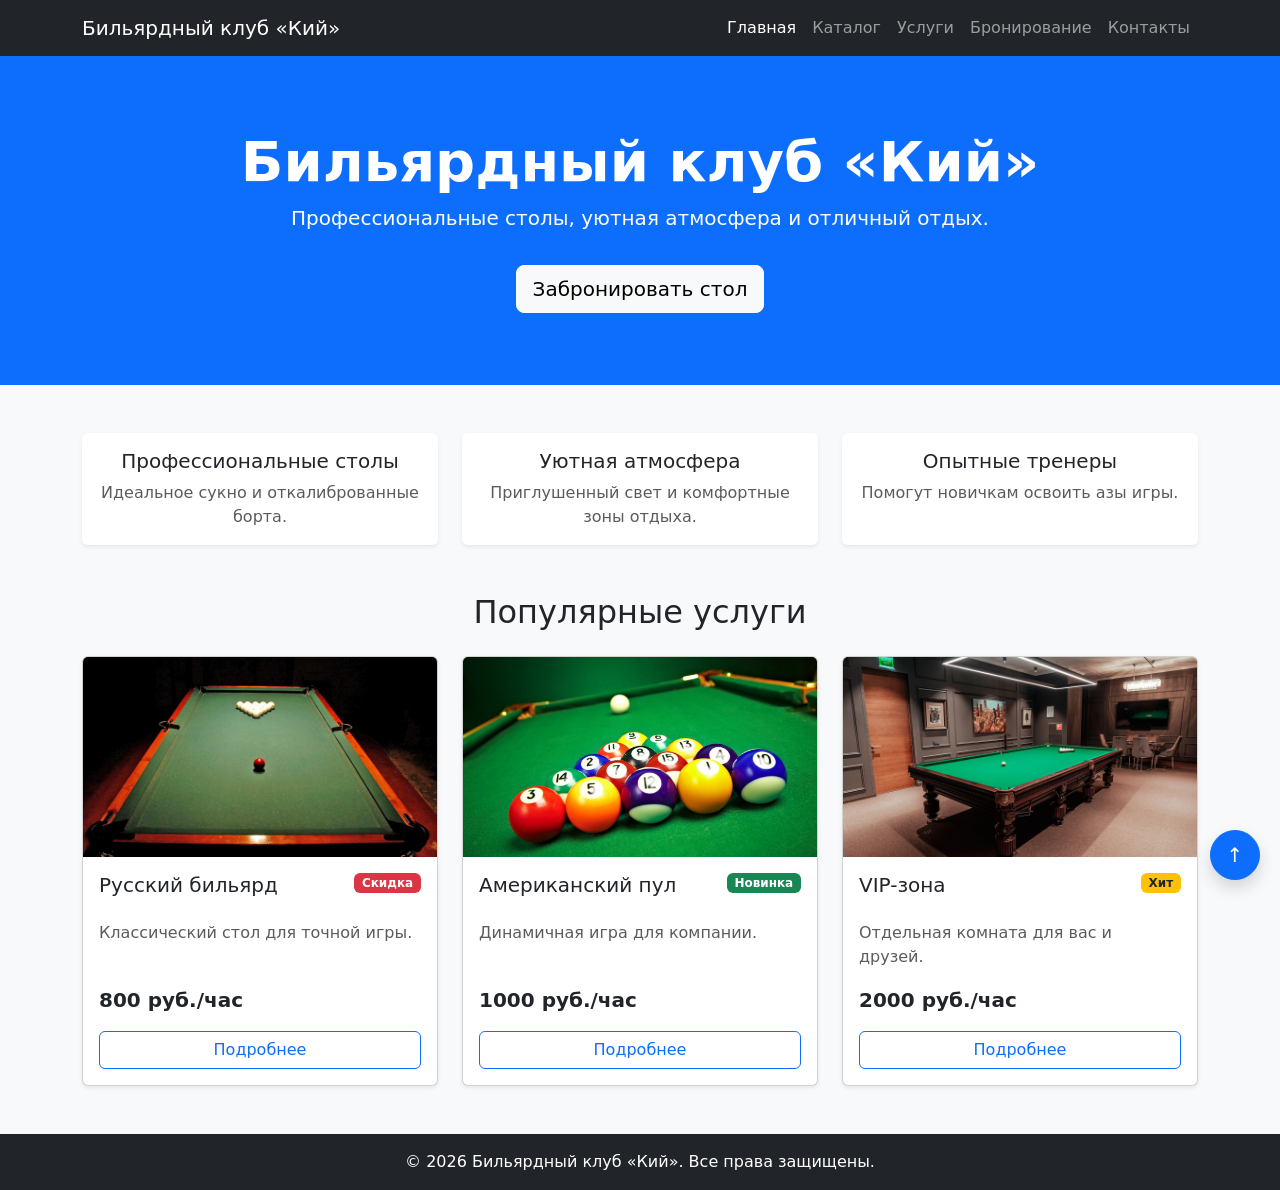
==== index.html @ 51e3da86 "feat: create Bootstrap components pages" ====
<!DOCTYPE html>
<html lang="ru">
<head>
  <meta charset="UTF-8">
  <meta name="viewport" content="width=device-width, initial-scale=1.0">
  <title>Бильярдный клуб «Кий»</title>
  <link href="https://cdn.jsdelivr.net/npm/bootstrap@5.3.2/dist/css/bootstrap.min.css" rel="stylesheet">
  <link rel="stylesheet" href="css/custom.css">
</head>
<body class="bg-light d-flex flex-column min-vh-100">

  <nav class="navbar navbar-expand-lg navbar-dark bg-dark sticky-top">
    <div class="container">
      <a class="navbar-brand" href="index.html">Бильярдный клуб «Кий»</a>
      <button class="navbar-toggler" type="button" data-bs-toggle="collapse" data-bs-target="#mainNavbar">
        <span class="navbar-toggler-icon"></span>
      </button>
      <div class="collapse navbar-collapse" id="mainNavbar">
        <ul class="navbar-nav ms-auto">
          <li class="nav-item"><a class="nav-link active" href="index.html">Главная</a></li>
          <li class="nav-item"><a class="nav-link" href="catalog.html">Каталог</a></li>
          <li class="nav-item"><a class="nav-link" href="product.html">Услуги</a></li>
          <li class="nav-item"><a class="nav-link" href="order.html">Бронирование</a></li>
          <li class="nav-item"><a class="nav-link" href="contacts.html">Контакты</a></li>
        </ul>
      </div>
    </div>
  </nav>

  <header class="bg-primary text-white text-center py-5">
    <div class="container py-4">
      <h1 class="display-4 fw-bold">Бильярдный клуб «Кий»</h1>
      <p class="lead">Профессиональные столы, уютная атмосфера и отличный отдых.</p>
      <button class="btn btn-light btn-lg mt-3" data-bs-toggle="modal" data-bs-target="#orderModal">Забронировать стол</button>
    </div>
  </header>

  <main class="flex-grow-1">
    <section class="container my-5">
      <div class="row g-4 text-center">
        <div class="col-md-4">
          <div class="card h-100 shadow-sm border-0">
            <div class="card-body">
              <h5 class="card-title">Профессиональные столы</h5>
              <p class="card-text text-muted">Идеальное сукно и откалиброванные борта.</p>
            </div>
          </div>
        </div>
        <div class="col-md-4">
          <div class="card h-100 shadow-sm border-0">
            <div class="card-body">
              <h5 class="card-title">Уютная атмосфера</h5>
              <p class="card-text text-muted">Приглушенный свет и комфортные зоны отдыха.</p>
            </div>
          </div>
        </div>
        <div class="col-md-4">
          <div class="card h-100 shadow-sm border-0">
            <div class="card-body">
              <h5 class="card-title">Опытные тренеры</h5>
              <p class="card-text text-muted">Помогут новичкам освоить азы игры.</p>
            </div>
          </div>
        </div>
      </div>
    </section>

    <section class="container my-5">
      <h2 class="text-center mb-4">Популярные услуги</h2>
      <div class="row g-4">
        <div class="col-md-4">
          <div class="card h-100 shadow-sm">
            <img src="images/russian.jpg" class="card-img-top" alt="Русский бильярд" style="height: 200px; object-fit: cover;">
            <div class="card-body d-flex flex-column">
              <div class="d-flex justify-content-between align-items-start mb-3">
                <h5 class="card-title">Русский бильярд</h5>
                <span class="badge bg-danger">Скидка</span>
              </div>
              <p class="card-text text-muted">Классический стол для точной игры.</p>
              <p class="fw-bold fs-5 mt-auto">800 руб./час</p>
              <a href="product.html" class="btn btn-outline-primary">Подробнее</a>
            </div>
          </div>
        </div>
        <div class="col-md-4">
          <div class="card h-100 shadow-sm">
            <img src="images/pool.jpg" class="card-img-top" alt="Американский пул" style="height: 200px; object-fit: cover;">
            <div class="card-body d-flex flex-column">
              <div class="d-flex justify-content-between align-items-start mb-3">
                <h5 class="card-title">Американский пул</h5>
                <span class="badge bg-success">Новинка</span>
              </div>
              <p class="card-text text-muted">Динамичная игра для компании.</p>
              <p class="fw-bold fs-5 mt-auto">1000 руб./час</p>
              <a href="product.html" class="btn btn-outline-primary">Подробнее</a>
            </div>
          </div>
        </div>
        <div class="col-md-4">
          <div class="card h-100 shadow-sm">
            <img src="images/vip.jpg" class="card-img-top" alt="VIP-зона" style="height: 200px; object-fit: cover;">
            <div class="card-body d-flex flex-column">
              <div class="d-flex justify-content-between align-items-start mb-3">
                <h5 class="card-title">VIP-зона</h5>
                <span class="badge bg-warning text-dark">Хит</span>
              </div>
              <p class="card-text text-muted">Отдельная комната для вас и друзей.</p>
              <p class="fw-bold fs-5 mt-auto">2000 руб./час</p>
              <a href="product.html" class="btn btn-outline-primary">Подробнее</a>
            </div>
          </div>
        </div>
      </div>
    </section>
  </main>

  <footer class="bg-dark text-white text-center py-3 mt-auto">
    <p class="mb-0">&copy; 2026 Бильярдный клуб «Кий». Все права защищены.</p>
  </footer>

  <div class="modal fade" id="orderModal" tabindex="-1" aria-hidden="true">
    <div class="modal-dialog">
      <div class="modal-content">
        <div class="modal-header">
          <h5 class="modal-title">Быстрая заявка</h5>
          <button type="button" class="btn-close" data-bs-dismiss="modal" aria-label="Закрыть"></button>
        </div>
        <div class="modal-body">
          <form>
            <div class="mb-3">
              <label class="form-label">Имя</label>
              <input type="text" class="form-control" required>
            </div>
            <div class="mb-3">
              <label class="form-label">Телефон</label>
              <input type="tel" class="form-control" required>
            </div>
          </form>
        </div>
        <div class="modal-footer">
          <button type="button" class="btn btn-secondary" data-bs-dismiss="modal">Закрыть</button>
          <button type="button" class="btn btn-primary">Отправить</button>
        </div>
      </div>
    </div>
  </div>

  <a href="#" class="btn btn-primary rounded-circle shadow" style="position: fixed; bottom: 20px; right: 20px; width: 50px; height: 50px; display: flex; align-items: center; justify-content: center; font-size: 20px; z-index: 1000;">↑</a>
  <script src="https://cdn.jsdelivr.net/npm/bootstrap@5.3.2/dist/js/bootstrap.bundle.min.js"></script>
</body>
</html>
---- css/custom.css ----
body {
  min-height: 100vh;
  display: flex;
  flex-direction: column;
}

main {
  flex: 1;
}

.placeholder-image {
  min-height: 320px;
}

.card-img-top {
  height: 200px;
  object-fit: cover;
}
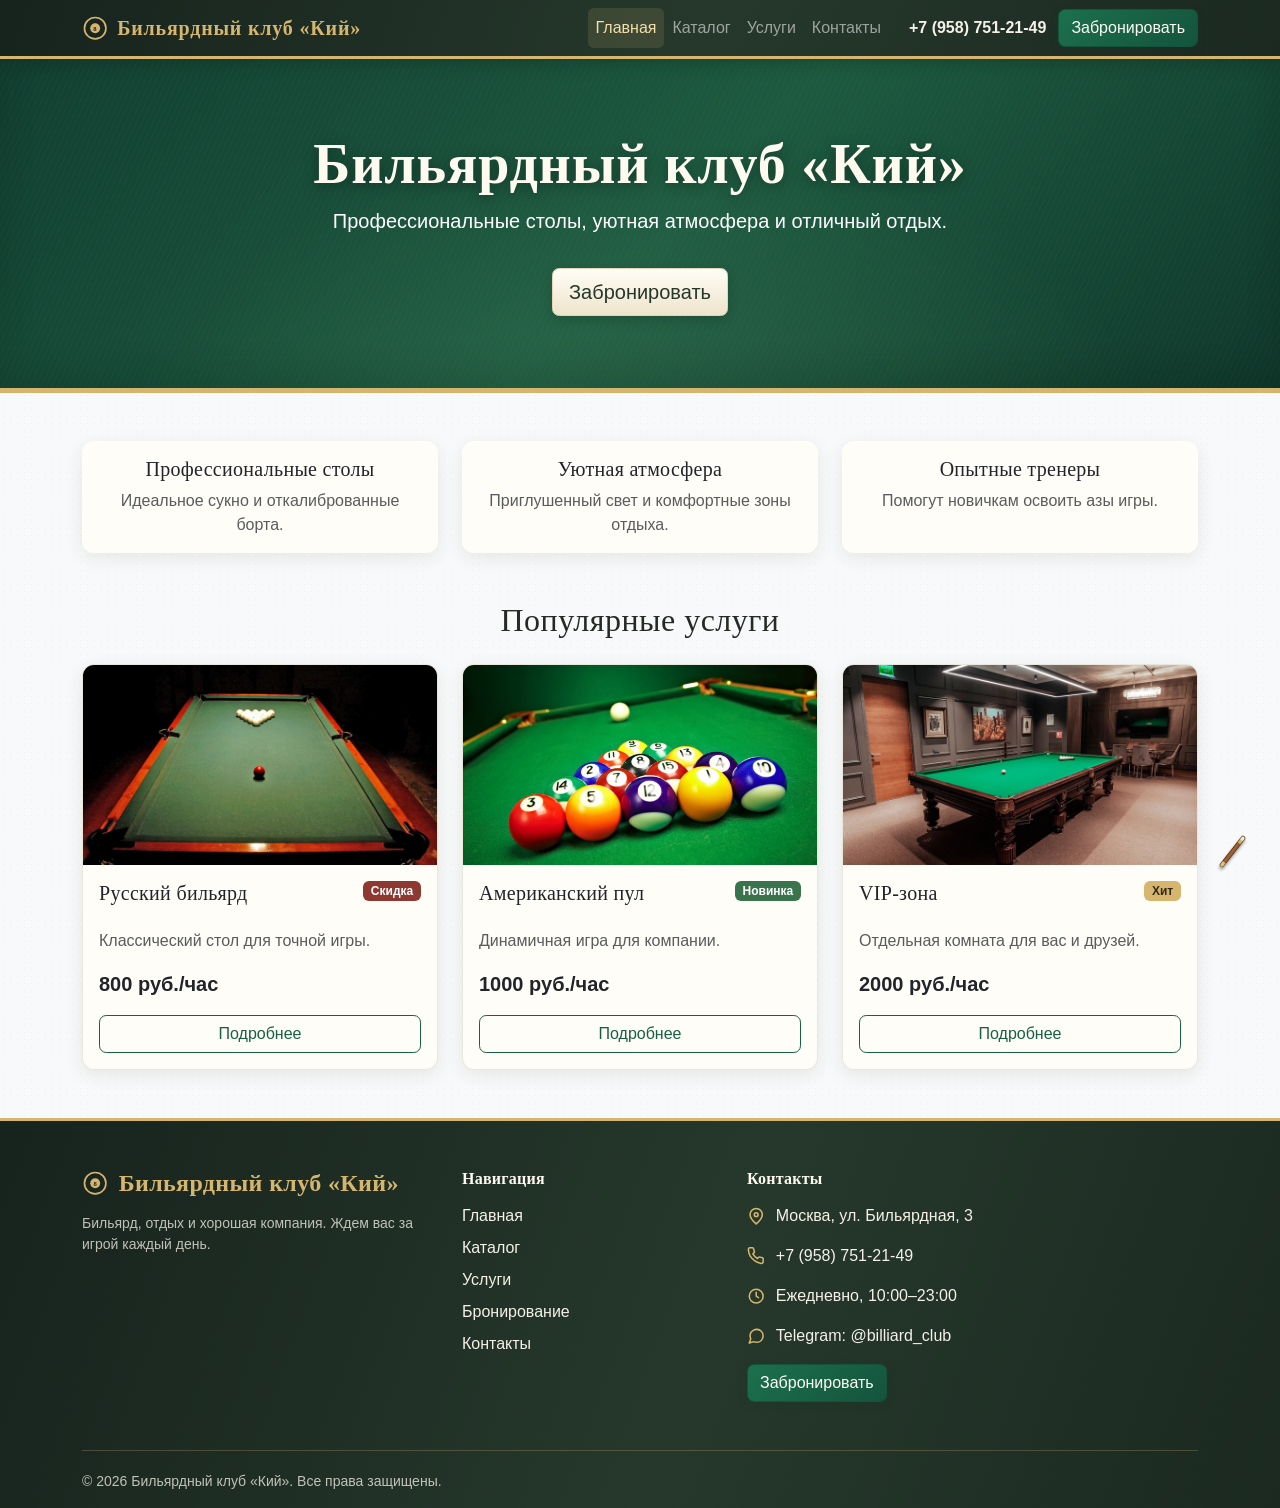
==== commit 34a79a64: "feat: add detailed footer" ====
--- a/index.html
+++ b/index.html
@@ -11,7 +11,7 @@
 
   <nav class="navbar navbar-expand-lg navbar-dark bg-dark sticky-top">
     <div class="container">
-      <a class="navbar-brand" href="index.html">Бильярдный клуб «Кий»</a>
+      <a class="navbar-brand" href="index.html"><svg class="club-mark" aria-hidden="true" viewBox="0 0 32 32" fill="none" xmlns="http://www.w3.org/2000/svg"><circle cx="16" cy="16" r="13" stroke="currentColor" stroke-width="2"/><circle cx="16" cy="16" r="6" fill="currentColor"/><text x="16" y="19" text-anchor="middle" fill="#17231d" font-size="8" font-weight="700">8</text></svg><span>Бильярдный клуб «Кий»</span></a>
       <button class="navbar-toggler" type="button" data-bs-toggle="collapse" data-bs-target="#mainNavbar">
         <span class="navbar-toggler-icon"></span>
       </button>
@@ -20,9 +20,12 @@
           <li class="nav-item"><a class="nav-link active" href="index.html">Главная</a></li>
           <li class="nav-item"><a class="nav-link" href="catalog.html">Каталог</a></li>
           <li class="nav-item"><a class="nav-link" href="product.html">Услуги</a></li>
-          <li class="nav-item"><a class="nav-link" href="order.html">Бронирование</a></li>
           <li class="nav-item"><a class="nav-link" href="contacts.html">Контакты</a></li>
         </ul>
+        <div class="navbar-actions">
+          <a class="navbar-phone" href="tel:+79587512149">+7 (958) 751-21-49</a>
+          <a class="btn btn-primary navbar-booking" href="order.html">Забронировать</a>
+        </div>
       </div>
     </div>
   </nav>
@@ -31,7 +34,7 @@
     <div class="container py-4">
       <h1 class="display-4 fw-bold">Бильярдный клуб «Кий»</h1>
       <p class="lead">Профессиональные столы, уютная атмосфера и отличный отдых.</p>
-      <button class="btn btn-light btn-lg mt-3" data-bs-toggle="modal" data-bs-target="#orderModal">Забронировать стол</button>
+      <button class="btn btn-light btn-lg mt-3" data-bs-toggle="modal" data-bs-target="#orderModal">Забронировать</button>
     </div>
   </header>
 
@@ -114,8 +117,39 @@
     </section>
   </main>
 
-  <footer class="bg-dark text-white text-center py-3 mt-auto">
-    <p class="mb-0">&copy; 2026 Бильярдный клуб «Кий». Все права защищены.</p>
+  <!-- Подвал -->
+  <footer class="club-footer bg-dark text-white pt-5 pb-3 mt-auto">
+    <div class="container">
+      <div class="row g-4 mb-5">
+        <div class="col-12 col-md-5 col-lg-4">
+          <h3 class="club-footer-brand fw-bold mb-3"><svg class="club-mark" aria-hidden="true" viewBox="0 0 32 32" fill="none" xmlns="http://www.w3.org/2000/svg"><circle cx="16" cy="16" r="13" stroke="currentColor" stroke-width="2"/><circle cx="16" cy="16" r="6" fill="currentColor"/><text x="16" y="19" text-anchor="middle" fill="#17231d" font-size="8" font-weight="700">8</text></svg><span>Бильярдный клуб «Кий»</span></h3>
+          <p class="small text-muted mb-0">Бильярд, отдых и хорошая компания. Ждем вас за игрой каждый день.</p>
+        </div>
+        <div class="col-6 col-md-3 col-lg-3">
+          <h4 class="club-footer-heading h6 fw-bold mb-3">Навигация</h4>
+          <nav class="club-footer-nav d-flex flex-column align-items-start gap-2" aria-label="Навигация в подвале">
+            <a href="index.html">Главная</a>
+            <a href="catalog.html">Каталог</a>
+            <a href="product.html">Услуги</a>
+            <a href="order.html">Бронирование</a>
+            <a href="contacts.html">Контакты</a>
+          </nav>
+        </div>
+        <div class="col-12 col-md-4 col-lg-5">
+          <h4 class="club-footer-heading h6 fw-bold mb-3">Контакты</h4>
+          <div class="d-flex flex-column gap-3">
+            <p class="club-footer-contact mb-0"><svg class="footer-address-icon" aria-hidden="true" viewBox="0 0 24 24" fill="none" xmlns="http://www.w3.org/2000/svg"><path d="M20 10c0 5-8 12-8 12S4 15 4 10a8 8 0 1 1 16 0Z" stroke="currentColor" stroke-width="2"/><circle cx="12" cy="10" r="2.5" stroke="currentColor" stroke-width="2"/></svg><span>Москва, ул. Бильярдная, 3</span></p>
+            <a class="club-footer-contact" href="tel:+79587512149"><svg class="footer-address-icon" aria-hidden="true" viewBox="0 0 24 24" fill="none" xmlns="http://www.w3.org/2000/svg"><path d="M21 16.4v3a2 2 0 0 1-2.2 2A19.8 19.8 0 0 1 10.2 18a19.5 19.5 0 0 1-6-6A19.8 19.8 0 0 1 1.8 3.2 2 2 0 0 1 3.8 1h3a2 2 0 0 1 2 1.7c.1 1 .4 2 .7 2.9a2 2 0 0 1-.5 2.1L7.7 9a16 16 0 0 0 6 6l1.3-1.3a2 2 0 0 1 2.1-.5c.9.3 1.9.6 2.9.7a2 2 0 0 1 1 2.5Z" stroke="currentColor" stroke-width="2" stroke-linecap="round" stroke-linejoin="round"/></svg><span>+7 (958) 751-21-49</span></a>
+            <p class="club-footer-contact mb-0"><svg class="footer-address-icon" aria-hidden="true" viewBox="0 0 24 24" fill="none" xmlns="http://www.w3.org/2000/svg"><circle cx="12" cy="12" r="9" stroke="currentColor" stroke-width="2"/><path d="M12 7v5l3 2" stroke="currentColor" stroke-width="2" stroke-linecap="round"/></svg><span>Ежедневно, 10:00–23:00</span></p>
+            <p class="club-footer-contact mb-0"><svg class="footer-address-icon" aria-hidden="true" viewBox="0 0 24 24" fill="none" xmlns="http://www.w3.org/2000/svg"><path d="M21 11.5a8.4 8.4 0 0 1-.9 3.8 8.5 8.5 0 0 1-7.6 4.7 8.4 8.4 0 0 1-3.8-.9L3 21l1.9-5.7a8.4 8.4 0 0 1-.9-3.8A8.5 8.5 0 0 1 8.7 4a8.4 8.4 0 0 1 3.8-.9h.5a8.5 8.5 0 0 1 8 8v.4Z" stroke="currentColor" stroke-width="2" stroke-linecap="round" stroke-linejoin="round"/></svg><span>Telegram: @billiard_club</span></p>
+            <a class="btn btn-primary club-footer-cta align-self-start" href="order.html">Забронировать</a>
+          </div>
+        </div>
+      </div>
+      <div class="club-footer-bottom d-flex flex-column flex-md-row justify-content-between align-items-md-center gap-3">
+        <p class="small text-muted mb-0">&copy; 2026 Бильярдный клуб «Кий». Все права защищены.</p>
+      </div>
+    </div>
   </footer>
 
   <div class="modal fade" id="orderModal" tabindex="-1" aria-hidden="true">
@@ -145,7 +179,7 @@
     </div>
   </div>
 
-  <a href="#" class="btn btn-primary rounded-circle shadow" style="position: fixed; bottom: 20px; right: 20px; width: 50px; height: 50px; display: flex; align-items: center; justify-content: center; font-size: 20px; z-index: 1000;">↑</a>
+  <a href="#" class="back-to-top" aria-label="Наверх" title="Наверх"><span class="cue-stick" aria-hidden="true"></span></a>
   <script src="https://cdn.jsdelivr.net/npm/bootstrap@5.3.2/dist/js/bootstrap.bundle.min.js"></script>
 </body>
 </html>
--- a/css/custom.css
+++ b/css/custom.css
@@ -1,18 +1,377 @@
+ :root {
+  --bs-primary: #176044;
+  --bs-primary-rgb: 23, 96, 68;
+  --bs-dark: #17231d;
+  --bs-dark-rgb: 23, 35, 29;
+  --bs-warning: #c9a454;
+  --club-felt: #123f31;
+  --club-felt-light: #1c6048;
+  --club-wood: #2b211b;
+  --club-gold: #d6b66f;
+  --club-paper: #f6f2e8;
+  --club-ink: #252a25;
+}
+
 body {
   min-height: 100vh;
   display: flex;
   flex-direction: column;
+  color: var(--club-ink);
+  background-color: var(--club-paper) !important;
+  background-image: radial-gradient(rgba(75, 58, 38, 0.045) 0.7px, transparent 0.7px);
+  background-size: 7px 7px;
+  font-family: "Segoe UI", Tahoma, sans-serif;
 }
 
 main {
   flex: 1;
 }
 
-.placeholder-image {
-  min-height: 320px;
+h1,
+h2,
+h3,
+h4,
+h5,
+.navbar-brand {
+  font-family: Georgia, "Times New Roman", serif;
+  letter-spacing: 0.015em;
+}
+
+.navbar {
+  background: linear-gradient(110deg, #17231d, #26382c 55%, #1b2921) !important;
+  border-bottom: 3px solid var(--club-gold);
+  box-shadow: 0 4px 16px rgba(13, 26, 19, 0.24);
+}
+
+.navbar-brand {
+  display: inline-flex;
+  align-items: center;
+  gap: 0.55rem;
+  color: var(--club-gold) !important;
+  font-weight: 700;
+  letter-spacing: 0.04em;
+}
+
+.club-mark {
+  width: 1.65rem;
+  height: 1.65rem;
+  flex: 0 0 auto;
+  color: var(--club-gold);
+}
+
+.navbar .nav-link {
+  border-radius: 0.35rem;
+  transition: color 160ms ease, background-color 160ms ease;
+}
+
+.navbar .nav-link:hover,
+.navbar .nav-link.active {
+  color: #f4dfaa !important;
+  background-color: rgba(214, 182, 111, 0.14);
+}
+
+.navbar-actions {
+  display: flex;
+  align-items: center;
+  gap: 0.75rem;
+  margin-left: 1.25rem;
+}
+
+.navbar-phone {
+  color: #f5f1e7;
+  font-weight: 600;
+  text-decoration: none;
+  white-space: nowrap;
+}
+
+.navbar-phone:hover {
+  color: var(--club-gold);
+}
+
+.navbar-booking {
+  white-space: nowrap;
+}
+
+.back-to-top {
+  position: fixed;
+  right: 1.25rem;
+  bottom: 1.25rem;
+  z-index: 1000;
+  display: flex;
+  width: 3.5rem;
+  height: 3.5rem;
+  align-items: center;
+  justify-content: center;
+  border: 0;
+  border-radius: 0.5rem;
+  background: transparent;
+  box-shadow: none;
+  text-decoration: none;
+  transition: transform 160ms ease, box-shadow 160ms ease;
+}
+
+.back-to-top:hover {
+  transform: translateY(-3px);
+  box-shadow: none;
+}
+
+.cue-stick {
+  position: absolute;
+  width: 0.3rem;
+  height: 2.45rem;
+  border: 1px solid rgba(65, 39, 20, 0.65);
+  border-radius: 999px;
+  background: linear-gradient(to bottom, #f8edcf 0 12%, #d6b66f 12% 21%, #9a6033 21% 87%, #e0c182 87%);
+  box-shadow: 1px 2px 3px rgba(0, 0, 0, 0.35);
+  transform: rotate(38deg);
+}
+
+.photo-credit {
+  font-size: 0.72rem;
+  line-height: 1.35;
+}
+
+.photo-credit a {
+  color: #647064;
+  text-decoration: underline;
+  text-underline-offset: 0.12em;
+}
+
+.photo-credit a:hover {
+  color: var(--bs-primary);
+}
+
+header.bg-primary,
+.bg-primary {
+  background-color: var(--club-felt) !important;
+  background-image:
+    radial-gradient(ellipse at 50% 130%, rgba(86, 148, 103, 0.27), transparent 58%),
+    repeating-linear-gradient(115deg, rgba(255, 255, 255, 0.018) 0, rgba(255, 255, 255, 0.018) 1px, transparent 1px, transparent 5px),
+    linear-gradient(135deg, #123f31, #1d5a40 52%, #10382c);
+}
+
+header.bg-primary {
+  border-bottom: 5px solid var(--club-gold);
+  box-shadow: inset 0 -18px 34px rgba(9, 28, 19, 0.18);
+}
+
+header h1 {
+  color: #fffaf0;
+  text-shadow: 0 3px 14px rgba(0, 0, 0, 0.35);
+}
+
+.btn {
+  border-radius: 0.45rem;
+  transition: transform 160ms ease, box-shadow 160ms ease, background-color 160ms ease;
+}
+
+.btn:hover {
+  transform: translateY(-1px);
+}
+
+.btn-primary {
+  color: #fffdf6 !important;
+  background: linear-gradient(135deg, #1c704e, #14543d) !important;
+  border-color: #14543d !important;
+  box-shadow: 0 3px 8px rgba(16, 63, 45, 0.18);
+}
+
+.btn-primary:hover {
+  background: linear-gradient(135deg, #15583e, #0e4431) !important;
+  border-color: #0e4431 !important;
+  box-shadow: 0 5px 12px rgba(16, 63, 45, 0.25);
+}
+
+.btn-outline-primary {
+  color: var(--bs-primary) !important;
+  border-color: var(--bs-primary) !important;
+}
+
+.btn-outline-primary:hover {
+  color: #fffdf6 !important;
+  background-color: var(--bs-primary) !important;
+}
+
+.btn-light {
+  color: #25372a !important;
+  background: linear-gradient(#fffdf6, #eee4cc) !important;
+  border-color: #e3d6b8 !important;
+  box-shadow: 0 4px 12px rgba(0, 0, 0, 0.16);
+}
+
+.text-primary {
+  color: var(--bs-primary) !important;
+}
+
+.card,
+.list-group,
+.accordion,
+.alert {
+  border-color: rgba(91, 73, 45, 0.13);
+}
+
+.card {
+  overflow: hidden;
+  background-color: rgba(255, 253, 247, 0.96);
+  border-radius: 0.75rem;
+  box-shadow: 0 5px 18px rgba(46, 39, 27, 0.09) !important;
+  transition: transform 180ms ease, box-shadow 180ms ease;
+}
+
+.card:hover {
+  transform: translateY(-3px);
+  box-shadow: 0 10px 24px rgba(46, 39, 27, 0.15) !important;
+}
+
+.card-header {
+  background: linear-gradient(110deg, #176044, #1d7652) !important;
 }
 
 .card-img-top {
   height: 200px;
   object-fit: cover;
+}
+
+.placeholder-image {
+  min-height: 320px;
+}
+
+.badge.bg-warning {
+  color: #342915 !important;
+  background-color: var(--club-gold) !important;
+}
+
+.badge.bg-danger {
+  background-color: #8d3931 !important;
+}
+
+.badge.bg-success {
+  background-color: #39744c !important;
+}
+
+.table {
+  --bs-table-striped-bg: rgba(201, 164, 84, 0.09);
+  --bs-table-border-color: rgba(91, 73, 45, 0.18);
+  background-color: rgba(255, 253, 247, 0.8);
+}
+
+.form-control,
+.form-select,
+.input-group-text {
+  border-color: #d8cfbb;
+  background-color: #fffdf8;
+}
+
+.form-control:focus,
+.form-select:focus {
+  border-color: #579477;
+  box-shadow: 0 0 0 0.2rem rgba(23, 96, 68, 0.15);
+}
+
+.form-check-input:checked {
+  background-color: var(--bs-primary);
+  border-color: var(--bs-primary);
+}
+
+.accordion-item {
+  overflow: hidden;
+  background-color: rgba(255, 253, 247, 0.96);
+  border-color: rgba(91, 73, 45, 0.16);
+}
+
+.accordion-button:not(.collapsed) {
+  color: #164b36;
+  background-color: #e8eee5;
+  box-shadow: inset 0 -1px 0 rgba(91, 73, 45, 0.12);
+}
+
+.accordion-button:focus {
+  border-color: #579477;
+  box-shadow: 0 0 0 0.2rem rgba(23, 96, 68, 0.15);
+}
+
+footer.bg-dark {
+  color: #e9e3d5 !important;
+  background: linear-gradient(110deg, #17231d, #26382c 55%, #1b2921) !important;
+  border-top: 3px solid var(--club-gold);
+}
+
+.club-footer {
+  color: #f5f1e7 !important;
+}
+
+.club-footer .text-muted {
+  color: rgba(245, 241, 231, 0.76) !important;
+}
+
+.club-footer-brand {
+  display: flex;
+  align-items: center;
+  gap: 0.65rem;
+  color: var(--club-gold);
+  font-size: 1.5rem;
+}
+
+.club-footer-heading {
+  color: #fffaf0;
+}
+
+.club-footer-nav a,
+.club-footer-contact {
+  color: #f5f1e7;
+  text-decoration: none;
+}
+
+.club-footer-nav a:hover,
+.club-footer-contact[href]:hover {
+  color: var(--club-gold);
+}
+
+.club-footer-contact {
+  display: flex;
+  align-items: center;
+  gap: 0.65rem;
+}
+
+.footer-address-icon {
+  width: 1.15rem;
+  height: 1.15rem;
+  flex: 0 0 auto;
+  color: var(--club-gold);
+}
+
+.club-footer-bottom {
+  border-top: 1px solid rgba(214, 182, 111, 0.25);
+  padding-top: 1.25rem;
+}
+
+.club-footer-cta {
+  background: linear-gradient(135deg, #1c704e, #14543d) !important;
+}
+
+@media (prefers-reduced-motion: reduce) {
+  *,
+  *::before,
+  *::after {
+    scroll-behavior: auto !important;
+    transition-duration: 0.01ms !important;
+  }
+}
+
+@media (max-width: 575.98px) {
+  .back-to-top {
+    right: 0.9rem;
+    bottom: 0.9rem;
+  }
+}
+
+@media (max-width: 991.98px) {
+  .navbar-actions {
+    align-items: flex-start;
+    flex-direction: column;
+    gap: 0.5rem;
+    margin: 0.5rem 0 0;
+    padding: 0.75rem 0 0;
+    border-top: 1px solid rgba(214, 182, 111, 0.28);
+  }
 }
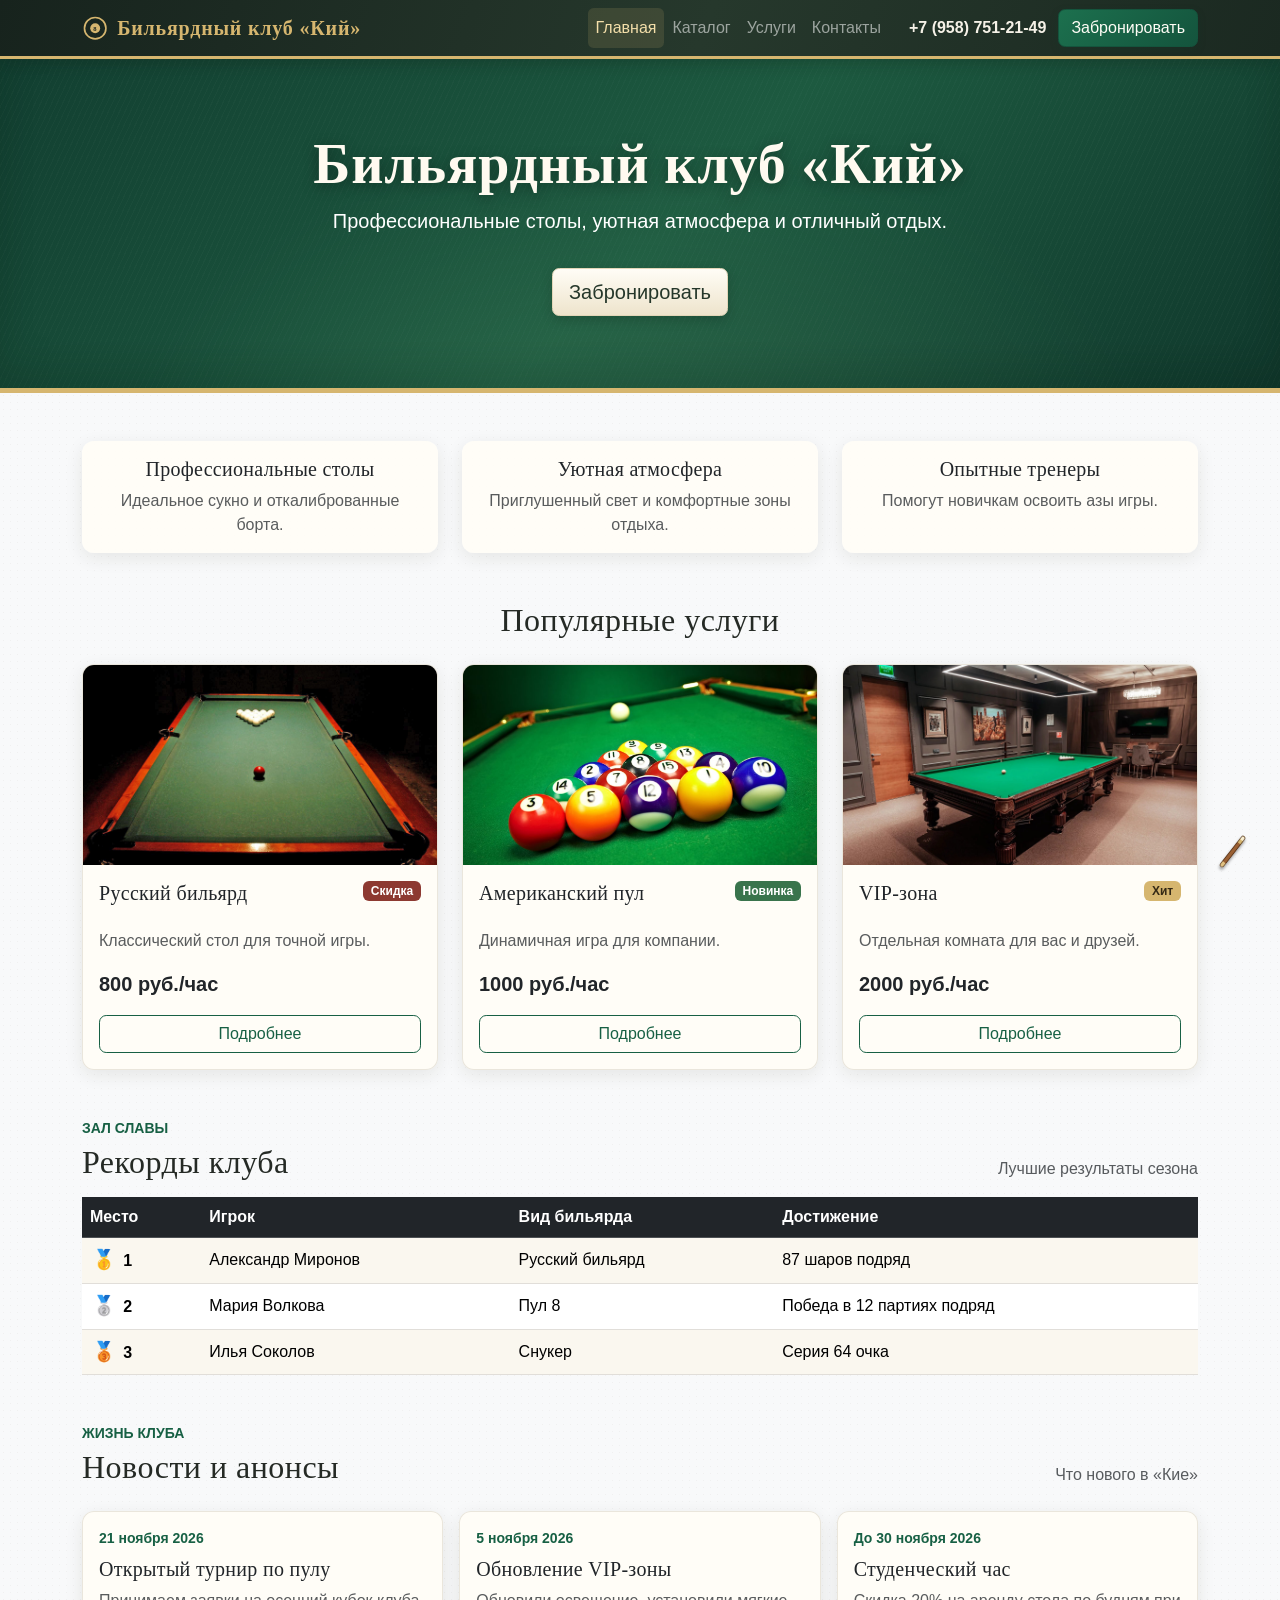
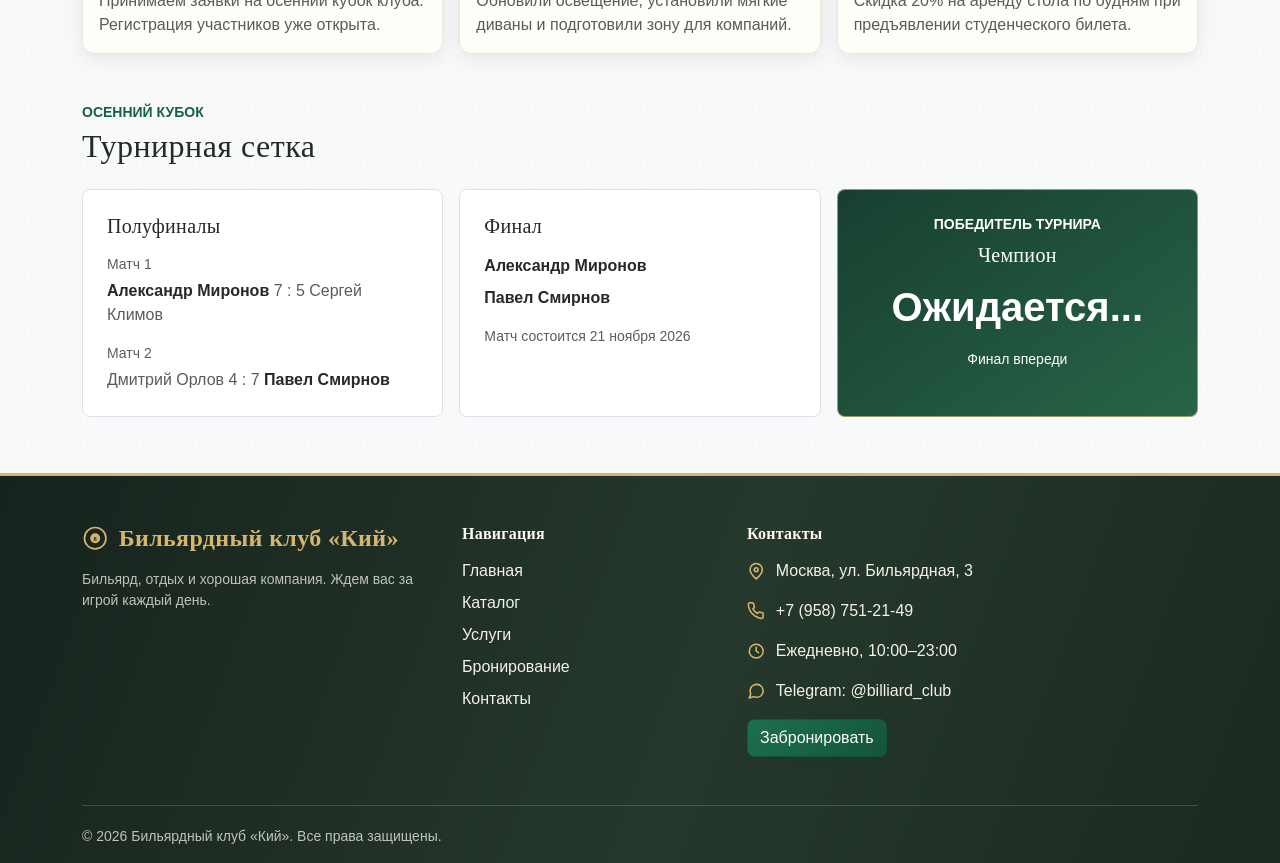
==== commit 5e428e6a: "sos" ====
--- a/index.html
+++ b/index.html
@@ -115,6 +115,125 @@
         </div>
       </div>
     </section>
+
+    <section class="container my-5" aria-labelledby="recordsHeading">
+      <div class="d-flex flex-column flex-md-row justify-content-between align-items-md-end gap-2 mb-3">
+        <div>
+          <p class="text-primary text-uppercase fw-semibold small mb-1">Зал славы</p>
+          <h2 id="recordsHeading" class="mb-0">Рекорды клуба</h2>
+        </div>
+        <span class="text-muted">Лучшие результаты сезона</span>
+      </div>
+      <div class="table-responsive">
+        <table class="table table-striped align-middle mb-0">
+          <thead class="table-dark">
+            <tr>
+              <th scope="col">Место</th>
+              <th scope="col">Игрок</th>
+              <th scope="col">Вид бильярда</th>
+              <th scope="col">Достижение</th>
+            </tr>
+          </thead>
+          <tbody>
+            <tr>
+              <th scope="row"><span class="record-medal medal-gold" aria-label="Золото">🥇</span> 1</th>
+              <td>Александр Миронов</td>
+              <td>Русский бильярд</td>
+              <td>87 шаров подряд</td>
+            </tr>
+            <tr>
+              <th scope="row"><span class="record-medal medal-silver" aria-label="Серебро">🥈</span> 2</th>
+              <td>Мария Волкова</td>
+              <td>Пул 8</td>
+              <td>Победа в 12 партиях подряд</td>
+            </tr>
+            <tr>
+              <th scope="row"><span class="record-medal medal-bronze" aria-label="Бронза">🥉</span> 3</th>
+              <td>Илья Соколов</td>
+              <td>Снукер</td>
+              <td>Серия 64 очка</td>
+            </tr>
+          </tbody>
+        </table>
+      </div>
+    </section>
+
+    <section class="container my-5" aria-labelledby="newsHeading">
+      <div class="d-flex flex-column flex-md-row justify-content-between align-items-md-end gap-2 mb-4">
+        <div>
+          <p class="text-primary text-uppercase fw-semibold small mb-1">Жизнь клуба</p>
+          <h2 id="newsHeading" class="mb-0">Новости и анонсы</h2>
+        </div>
+        <span class="text-muted">Что нового в «Кие»</span>
+      </div>
+      <div class="row g-3">
+        <div class="col-md-4">
+          <article class="card h-100">
+            <div class="card-body d-flex flex-column">
+              <time class="small text-primary fw-semibold mb-2" datetime="2026-11-21">21 ноября 2026</time>
+              <h3 class="h5 card-title">Открытый турнир по пулу</h3>
+              <p class="card-text text-muted mb-0">Принимаем заявки на осенний кубок клуба. Регистрация участников уже открыта.</p>
+            </div>
+          </article>
+        </div>
+        <div class="col-md-4">
+          <article class="card h-100">
+            <div class="card-body d-flex flex-column">
+              <time class="small text-primary fw-semibold mb-2" datetime="2026-11-05">5 ноября 2026</time>
+              <h3 class="h5 card-title">Обновление VIP-зоны</h3>
+              <p class="card-text text-muted mb-0">Обновили освещение, установили мягкие диваны и подготовили зону для компаний.</p>
+            </div>
+          </article>
+        </div>
+        <div class="col-md-4">
+          <article class="card h-100">
+            <div class="card-body d-flex flex-column">
+              <time class="small text-primary fw-semibold mb-2" datetime="2026-11-01">До 30 ноября 2026</time>
+              <h3 class="h5 card-title">Студенческий час</h3>
+              <p class="card-text text-muted mb-0">Скидка 20% на аренду стола по будням при предъявлении студенческого билета.</p>
+            </div>
+          </article>
+        </div>
+      </div>
+    </section>
+
+    <section class="container my-5 pb-2" aria-labelledby="playoffHeading">
+      <div class="mb-4">
+        <p class="text-primary text-uppercase fw-semibold small mb-1">Осенний кубок</p>
+        <h2 id="playoffHeading" class="mb-0">Турнирная сетка</h2>
+      </div>
+      <div class="row g-3 align-items-stretch">
+        <div class="col-lg-4">
+          <div class="h-100 p-4 bg-white border rounded-3">
+            <h3 class="h5 mb-3">Полуфиналы</h3>
+            <div class="mb-3">
+              <p class="small text-muted mb-1">Матч 1</p>
+              <p class="mb-1"><strong>Александр Миронов</strong> <span class="text-muted">7 : 5 Сергей Климов</span></p>
+            </div>
+            <div>
+              <p class="small text-muted mb-1">Матч 2</p>
+              <p class="mb-0"><span class="text-muted">Дмитрий Орлов 4 : 7</span> <strong>Павел Смирнов</strong></p>
+            </div>
+          </div>
+        </div>
+        <div class="col-lg-4">
+          <div class="h-100 p-4 bg-white border rounded-3">
+            <h3 class="h5 mb-3">Финал</h3>
+            <p class="mb-2"><strong>Александр Миронов</strong></p>
+            <p class="mb-3"><strong>Павел Смирнов</strong></p>
+            <p class="small text-muted mb-0">Матч состоится 21 ноября 2026</p>
+          </div>
+        </div>
+        <div class="col-lg-4">
+          <div class="h-100 p-4 text-center text-white rounded-3 champion-panel">
+            <p class="small text-uppercase fw-semibold mb-2">Победитель турнира</p>
+            <h3 class="h5 mb-0">Чемпион</h3>
+            <p class="display-6 fw-bold my-3">Ожидается...</p>
+            <span class="small">Финал впереди</span>
+          </div>
+        </div>
+      </div>
+    </section>
   </main>
 
   <!-- Подвал -->
--- a/css/custom.css
+++ b/css/custom.css
@@ -255,6 +255,42 @@
   background-color: rgba(255, 253, 247, 0.8);
 }
 
+.record-medal {
+  display: inline-block;
+  width: 1.8rem;
+  text-align: center;
+  font-size: 1.2rem;
+}
+
+.medal-gold {
+  color: #b8860b;
+}
+
+.medal-silver {
+  color: #75808a;
+}
+
+.medal-bronze {
+  color: #a45a32;
+}
+
+.booking-total {
+  background: #e8eee5;
+  border: 1px solid rgba(23, 96, 68, 0.2);
+}
+
+.booking-total-amount {
+  display: block;
+  color: var(--club-felt);
+  font-size: 2.5rem;
+  line-height: 1.2;
+}
+
+.champion-panel {
+  background: linear-gradient(145deg, #173f30, #286447);
+  border: 1px solid rgba(214, 182, 111, 0.7);
+}
+
 .form-control,
 .form-select,
 .input-group-text {
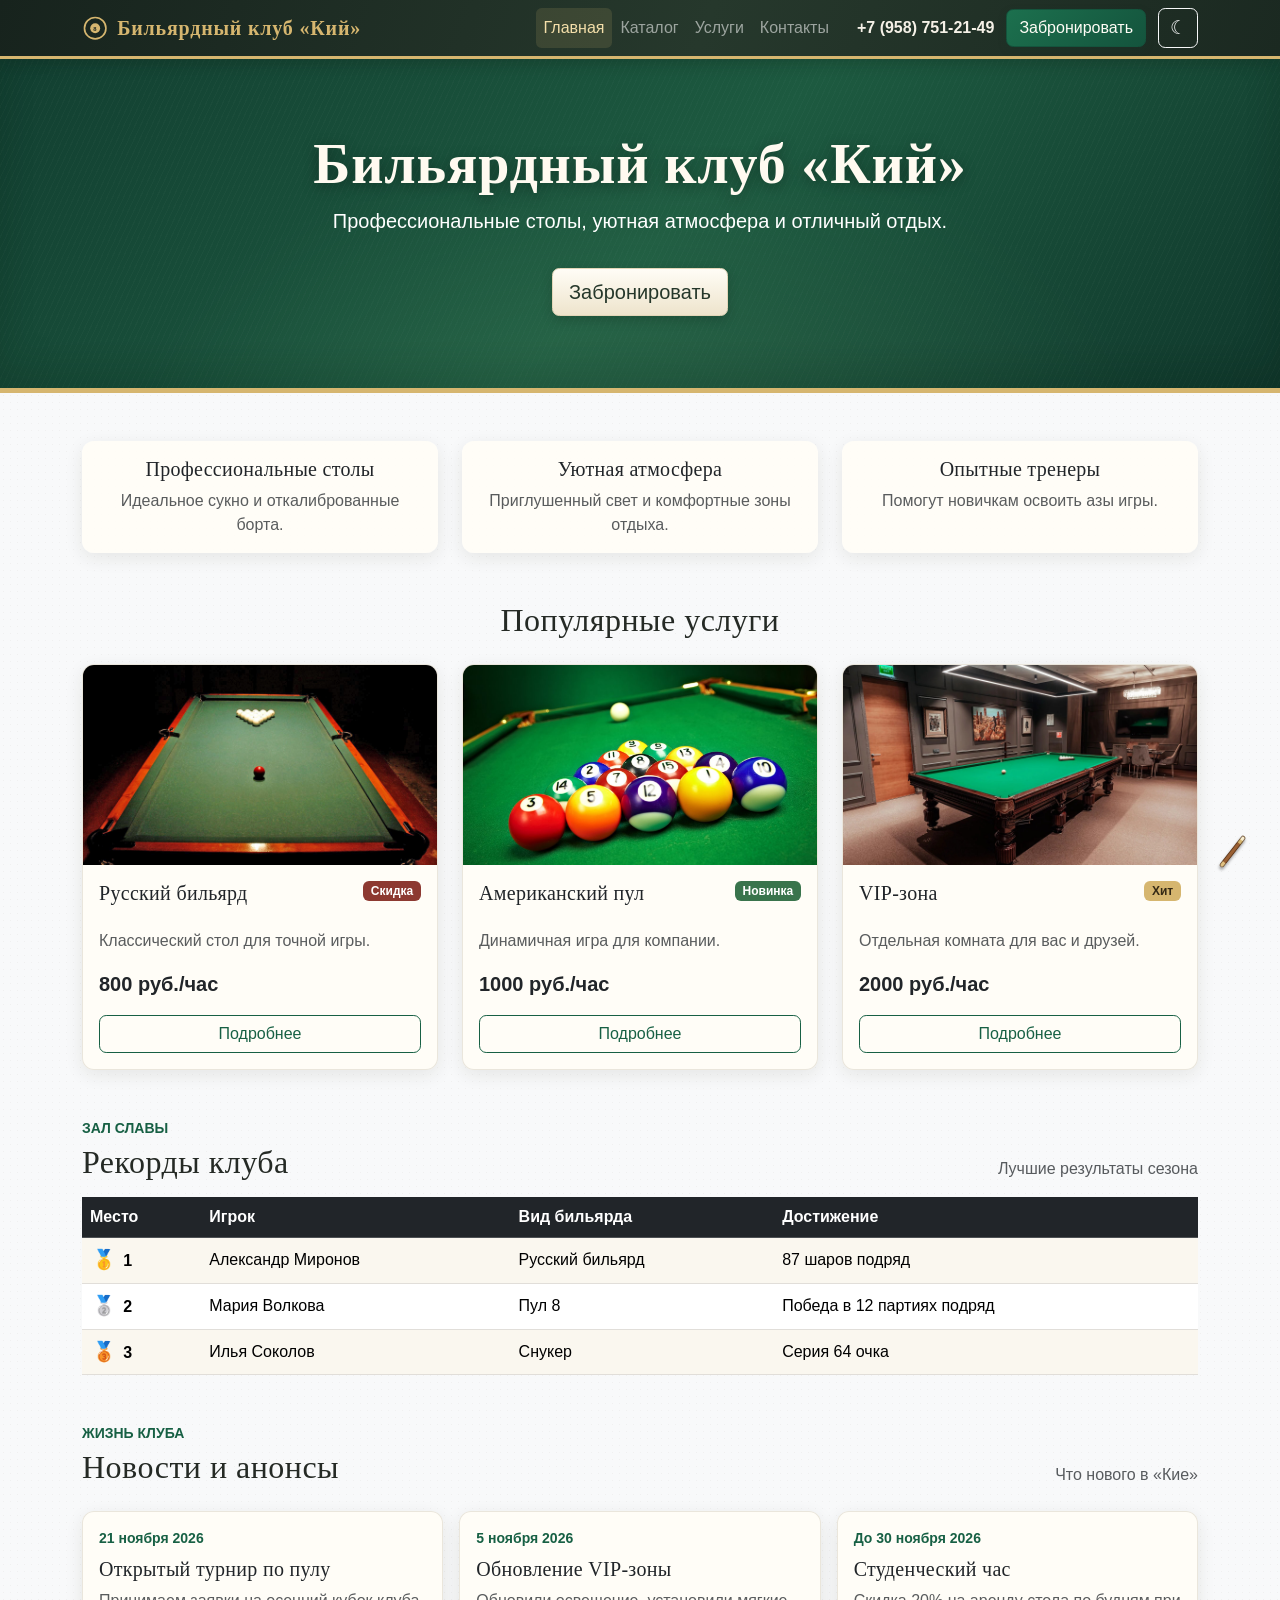
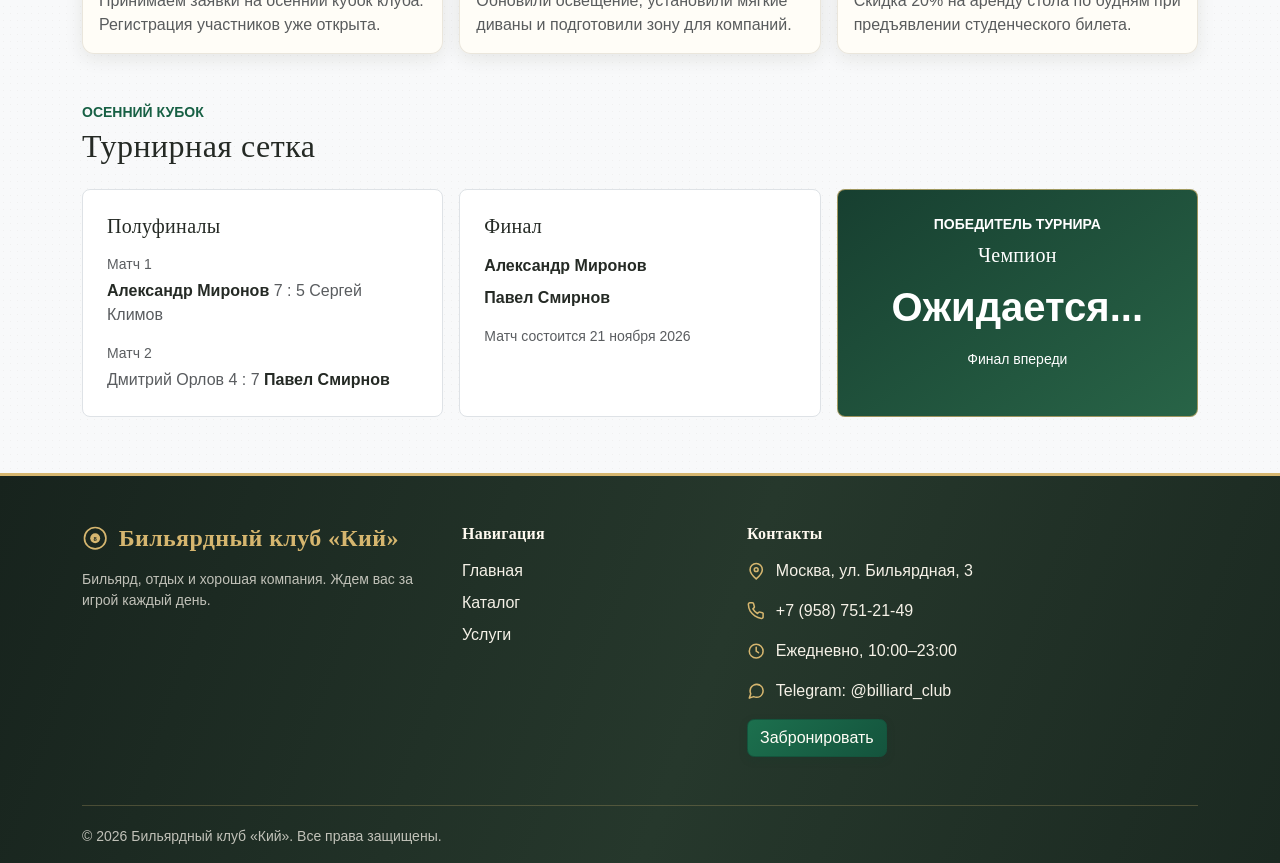
==== commit efae58a9: "sos" ====
--- a/index.html
+++ b/index.html
@@ -4,8 +4,10 @@
   <meta charset="UTF-8">
   <meta name="viewport" content="width=device-width, initial-scale=1.0">
   <title>Бильярдный клуб «Кий»</title>
+  <script>try { document.documentElement.dataset.theme = localStorage.getItem('clubTheme') || 'light'; } catch {}</script>
   <link href="https://cdn.jsdelivr.net/npm/bootstrap@5.3.2/dist/css/bootstrap.min.css" rel="stylesheet">
   <link rel="stylesheet" href="css/custom.css">
+  <script src="js/theme.js" defer></script>
 </head>
 <body class="bg-light d-flex flex-column min-vh-100">
 
@@ -25,6 +27,7 @@
         <div class="navbar-actions">
           <a class="navbar-phone" href="tel:+79587512149">+7 (958) 751-21-49</a>
           <a class="btn btn-primary navbar-booking" href="order.html">Забронировать</a>
+          <button class="btn btn-outline-light theme-toggle" type="button" id="themeToggle" aria-label="Включить темную тему" aria-pressed="false" title="Сменить тему"><span id="themeIcon" aria-hidden="true">☾</span></button>
         </div>
       </div>
     </div>
@@ -250,8 +253,6 @@
             <a href="index.html">Главная</a>
             <a href="catalog.html">Каталог</a>
             <a href="product.html">Услуги</a>
-            <a href="order.html">Бронирование</a>
-            <a href="contacts.html">Контакты</a>
           </nav>
         </div>
         <div class="col-12 col-md-4 col-lg-5">
--- a/css/custom.css
+++ b/css/custom.css
@@ -21,6 +21,13 @@
   background-image: radial-gradient(rgba(75, 58, 38, 0.045) 0.7px, transparent 0.7px);
   background-size: 7px 7px;
   font-family: "Segoe UI", Tahoma, sans-serif;
+  transition: background-color 350ms ease, color 350ms ease, background-image 350ms ease;
+}
+
+html[data-theme="dark"] body {
+  color: #e8eee8;
+  background-color: #151c18 !important;
+  background-image: radial-gradient(rgba(221, 231, 220, 0.045) 0.7px, transparent 0.7px);
 }
 
 main {
@@ -90,6 +97,16 @@
 
 .navbar-booking {
   white-space: nowrap;
+}
+
+.theme-toggle {
+  display: inline-grid;
+  width: 2.5rem;
+  height: 2.5rem;
+  flex: 0 0 auto;
+  place-items: center;
+  padding: 0;
+  font-size: 1.2rem;
 }
 
 .back-to-top {
@@ -291,6 +308,21 @@
   border: 1px solid rgba(214, 182, 111, 0.7);
 }
 
+body,
+.card,
+.list-group-item,
+.accordion-item,
+.accordion-button,
+.modal-content,
+.bg-white,
+.table,
+.form-control,
+.form-select,
+.input-group-text,
+.booking-total {
+  transition: background-color 350ms ease, color 350ms ease, border-color 350ms ease;
+}
+
 .form-control,
 .form-select,
 .input-group-text {
@@ -410,4 +442,65 @@
     padding: 0.75rem 0 0;
     border-top: 1px solid rgba(214, 182, 111, 0.28);
   }
+}
+
+html[data-theme="dark"] .card,
+html[data-theme="dark"] .list-group-item,
+html[data-theme="dark"] .accordion-item,
+html[data-theme="dark"] .accordion-button,
+html[data-theme="dark"] .modal-content,
+html[data-theme="dark"] .bg-white {
+  color: #e8eee8;
+  background-color: #202a24 !important;
+  border-color: #3b4a40;
+}
+
+html[data-theme="dark"] .accordion-button:not(.collapsed) {
+  color: #e8eee8;
+  background-color: #293a30 !important;
+}
+
+html[data-theme="dark"] .text-muted {
+  color: #b6c1b8 !important;
+}
+
+html[data-theme="dark"] .table {
+  --bs-table-color: #e8eee8;
+  --bs-table-bg: #202a24;
+  --bs-table-striped-bg: #26332b;
+  --bs-table-striped-color: #e8eee8;
+  --bs-table-border-color: #3b4a40;
+}
+
+html[data-theme="dark"] .form-control,
+html[data-theme="dark"] .form-select,
+html[data-theme="dark"] .input-group-text {
+  color: #e8eee8;
+  background-color: #202a24;
+  border-color: #526457;
+}
+
+html[data-theme="dark"] .form-control::placeholder {
+  color: #aeb9b0;
+}
+
+html[data-theme="dark"] .booking-total {
+  background-color: #26372d;
+  border-color: #476653;
+}
+
+html[data-theme="dark"] .booking-total-amount {
+  color: #b9d8c2;
+}
+
+html[data-theme="dark"] .alert-info {
+  color: #d7e8df;
+  background-color: #203b33;
+  border-color: #386451;
+}
+
+@media (prefers-reduced-motion: reduce) {
+  body {
+    transition-duration: 0.01ms;
+  }
 }
